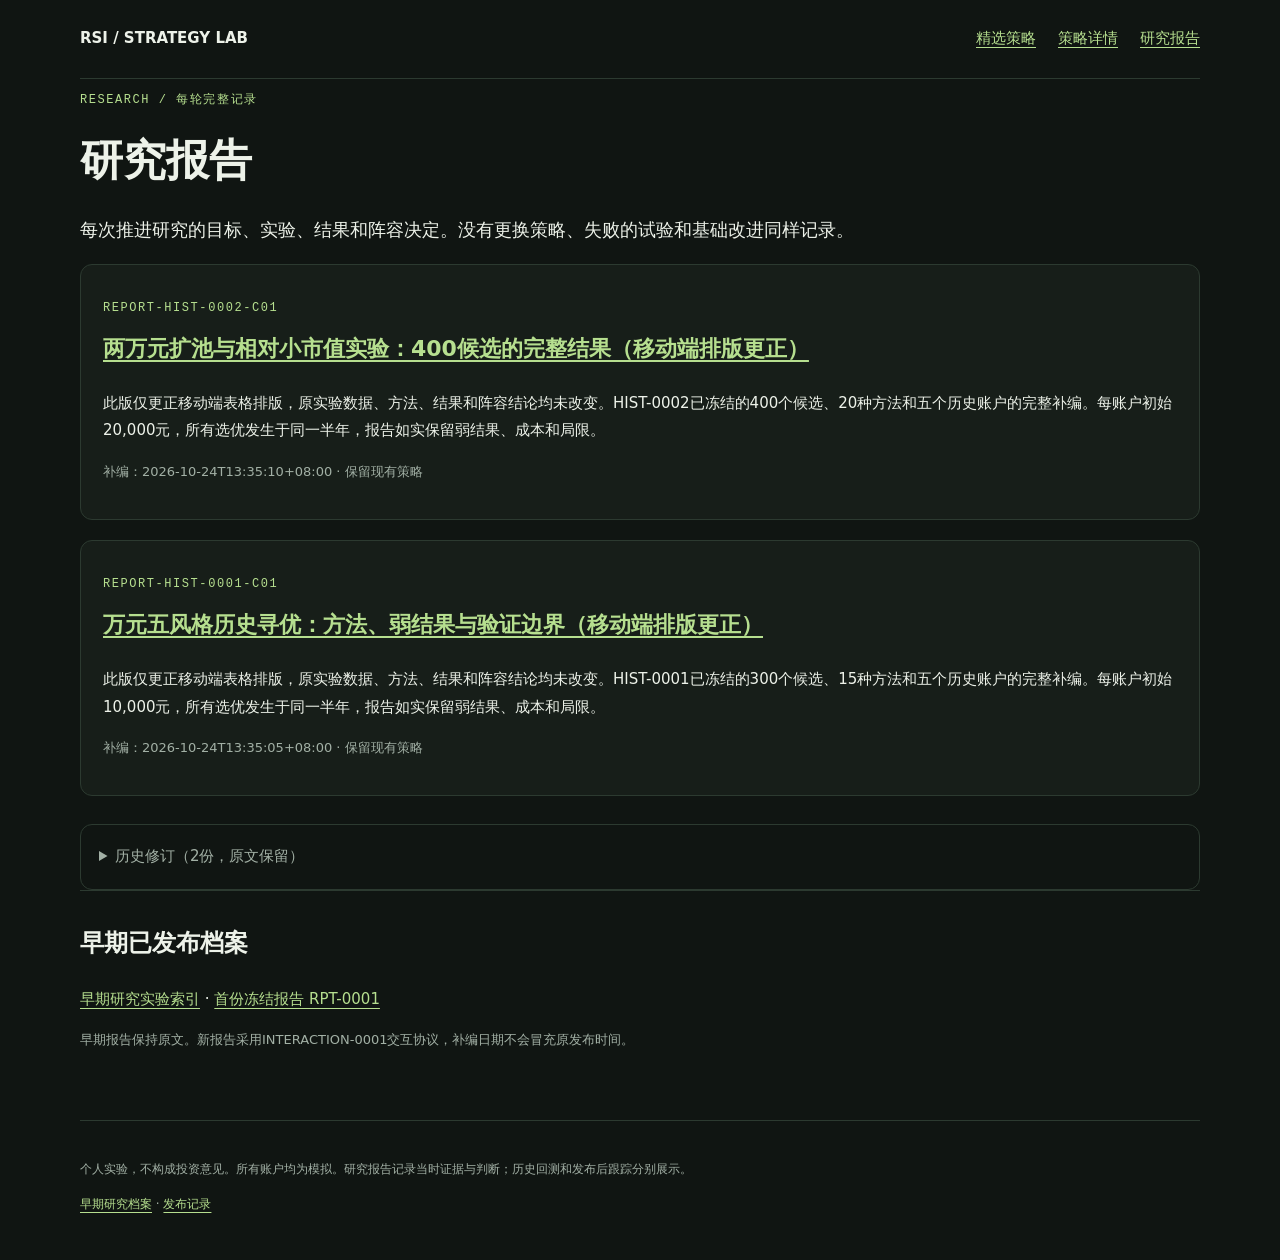
==== research/reports/index.html @ f96b4bf8 "Publish selected strategies and complete historical research reports" ====
<!doctype html><html lang="zh-CN"><head><meta charset="utf-8"><meta name="viewport" content="width=device-width,initial-scale=1"><title>研究报告 · RSI Research</title><style>
:root{color-scheme:dark;--bg:#101512;--panel:#171e19;--text:#edf2e9;--muted:#a2b0a5;--line:#2c3a30;--accent:#b6df8f}
*{box-sizing:border-box}body{margin:0;background:var(--bg);color:var(--text);font:15px/1.85 system-ui,"Microsoft YaHei",sans-serif}a{color:var(--accent);text-underline-offset:4px}header,main,footer{width:min(1120px,calc(100% - 40px));margin:auto}header{padding:25px 0;border-bottom:1px solid var(--line);display:flex;justify-content:space-between;gap:20px;flex-wrap:wrap}nav{display:flex;gap:22px;flex-wrap:wrap}h1{font-size:clamp(28px,5vw,43px);line-height:1.3;margin:24px 0}h2{font-size:24px;margin:0 0 20px}h3{font-size:17px}.eyebrow{color:var(--accent);font:12px/1.5 monospace;letter-spacing:.13em}.meta,.muted{color:var(--muted);font-size:13px}.summary{font-size:18px;max-width:850px}.disclosure{border-left:2px solid #dfc18a;padding:12px 18px;margin:24px 0;color:#dfc18a;background:#171d17}.section{border-top:1px solid var(--line);padding:30px 0;overflow-wrap:anywhere}.toc{background:var(--panel);border:1px solid var(--line);border-radius:13px;padding:20px 24px;margin:32px 0}.toc a{display:inline-block;margin:5px 19px 5px 0}.table-wrap{overflow-x:auto;max-width:100%;border:1px solid var(--line);border-radius:10px;margin:16px 0 24px}table{border-collapse:collapse;width:100%;min-width:600px;font-size:13px}th,td{text-align:left;padding:10px 14px;border-bottom:1px solid var(--line);vertical-align:top}td.compact{white-space:nowrap;overflow-wrap:normal;word-break:normal}td.narrative{min-width:240px;white-space:normal;overflow-wrap:anywhere}th{color:var(--accent);background:var(--panel);white-space:nowrap}tr:last-child td{border:0}.plot{border:1px solid var(--line);border-radius:13px;padding:20px;background:var(--panel)}svg{width:100%;height:auto;display:block}.legend{font-size:12px;color:var(--muted);display:flex;gap:16px;flex-wrap:wrap}.legend span:before{content:"";width:9px;height:9px;display:inline-block;border-radius:50%;background:var(--color);margin-right:6px}.report-list{display:grid;gap:20px}.report-card{border:1px solid var(--line);border-radius:12px;padding:22px;background:var(--panel)}.report-card h2{font-size:22px}.pill{font-size:12px;color:#dfc18a}.revision-archive{margin-top:28px;border:1px solid var(--line);border-radius:12px;padding:18px}.revision-archive>summary{cursor:pointer;color:var(--muted)}.revision-archive .report-list{margin-top:18px}footer{border-top:1px solid var(--line);padding:25px 0 45px;color:var(--muted);font-size:12px;margin-top:25px}@media(max-width:600px){header,main,footer{width:calc(100% - 32px)}header{font-size:13px}nav{gap:15px}.summary{font-size:16px}.section{padding:24px 0}.toc{padding:16px}.plot{padding:12px}h2{font-size:21px}}
</style></head><body><header><strong>RSI / STRATEGY LAB</strong><nav><a href="../../index.html">精选策略</a><a href="../../report.html">策略详情</a><a href="index.html">研究报告</a></nav></header><main><p class="eyebrow">RESEARCH / 每轮完整记录</p><h1>研究报告</h1><p class="summary">每次推进研究的目标、实验、结果和阵容决定。没有更换策略、失败的试验和基础改进同样记录。</p><div class="report-list"><article class="report-card"><p class="eyebrow">REPORT-HIST-0002-C01</p><h2><a href="REPORT-HIST-0002-C01.html">两万元扩池与相对小市值实验：400候选的完整结果（移动端排版更正）</a></h2><p>此版仅更正移动端表格排版，原实验数据、方法、结果和阵容结论均未改变。HIST-0002已冻结的400个候选、20种方法和五个历史账户的完整补编。每账户初始20,000元，所有选优发生于同一半年，报告如实保留弱结果、成本和局限。</p><p class="meta">补编：2026-10-24T13:35:10+08:00 · 保留现有策略</p></article><article class="report-card"><p class="eyebrow">REPORT-HIST-0001-C01</p><h2><a href="REPORT-HIST-0001-C01.html">万元五风格历史寻优：方法、弱结果与验证边界（移动端排版更正）</a></h2><p>此版仅更正移动端表格排版，原实验数据、方法、结果和阵容结论均未改变。HIST-0001已冻结的300个候选、15种方法和五个历史账户的完整补编。每账户初始10,000元，所有选优发生于同一半年，报告如实保留弱结果、成本和局限。</p><p class="meta">补编：2026-10-24T13:35:05+08:00 · 保留现有策略</p></article></div><details class="revision-archive"><summary>历史修订（2份，原文保留）</summary><div class="report-list"><article class="report-card"><p class="eyebrow">REPORT-HIST-0002</p><h2><a href="REPORT-HIST-0002.html">两万元扩池与相对小市值实验：400候选的完整结果</a></h2><p>HIST-0002已冻结的400个候选、20种方法和五个历史账户的完整补编。每账户初始20,000元，所有选优发生于同一半年，报告如实保留弱结果、成本和局限。</p><p class="meta">补编：2026-10-24T13:24:22+08:00 · 保留现有策略</p></article><article class="report-card"><p class="eyebrow">REPORT-HIST-0001</p><h2><a href="REPORT-HIST-0001.html">万元五风格历史寻优：方法、弱结果与验证边界</a></h2><p>HIST-0001已冻结的300个候选、15种方法和五个历史账户的完整补编。每账户初始10,000元，所有选优发生于同一半年，报告如实保留弱结果、成本和局限。</p><p class="meta">补编：2026-10-24T13:24:12+08:00 · 保留现有策略</p></article></div></details><section class="section"><h2>早期已发布档案</h2><p><a href="../index.html">早期研究实验索引</a> · <a href="../../reports/RPT-0001.html">首份冻结报告 RPT-0001</a></p><p class="muted">早期报告保持原文。新报告采用INTERACTION-0001交互协议，补编日期不会冒充原发布时间。</p></section></main><footer><p>个人实验，不构成投资意见。所有账户均为模拟。研究报告记录当时证据与判断；历史回测和发布后跟踪分别展示。</p><a href="../index.html">早期研究档案</a> · <a href="../../publication.json">发布记录</a></footer></body></html>
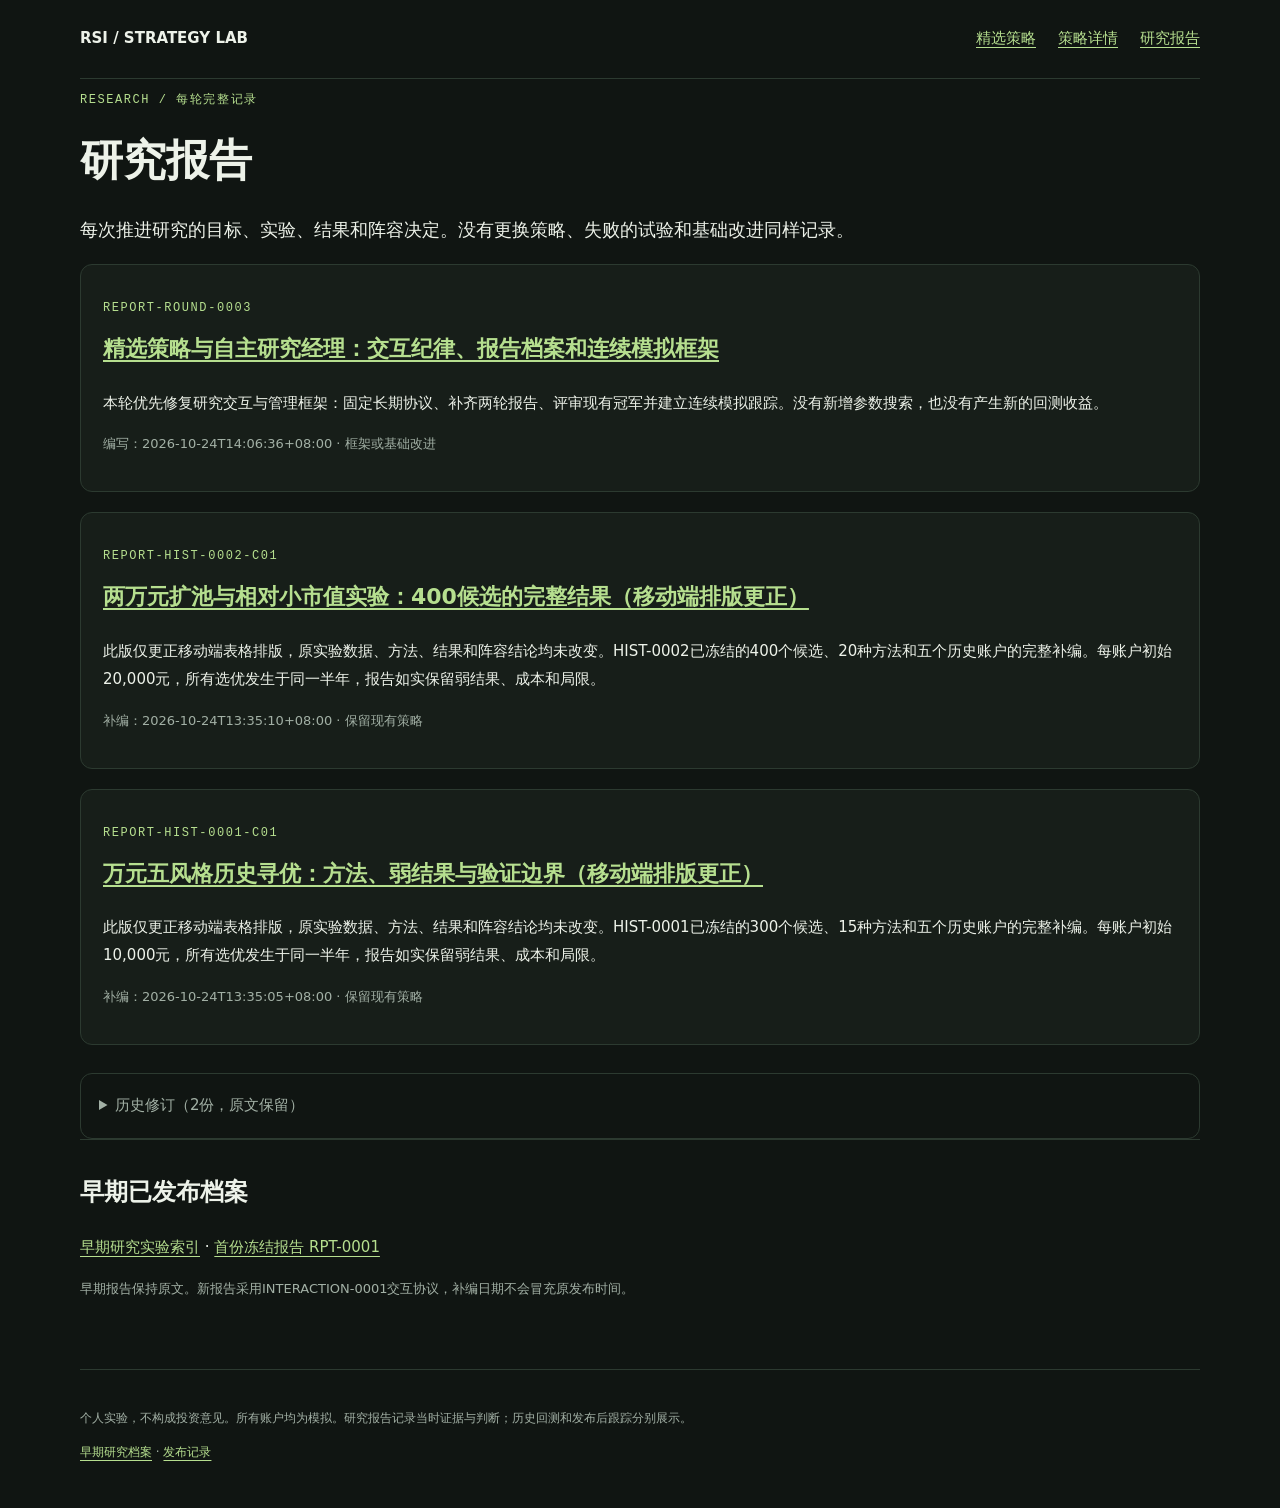
==== commit 9ecde990: "Publish activated simulation status and complete ROUND-0003 report" ====
--- a/research/reports/index.html
+++ b/research/reports/index.html
@@ -1,4 +1,4 @@
 <!doctype html><html lang="zh-CN"><head><meta charset="utf-8"><meta name="viewport" content="width=device-width,initial-scale=1"><title>研究报告 · RSI Research</title><style>
 :root{color-scheme:dark;--bg:#101512;--panel:#171e19;--text:#edf2e9;--muted:#a2b0a5;--line:#2c3a30;--accent:#b6df8f}
 *{box-sizing:border-box}body{margin:0;background:var(--bg);color:var(--text);font:15px/1.85 system-ui,"Microsoft YaHei",sans-serif}a{color:var(--accent);text-underline-offset:4px}header,main,footer{width:min(1120px,calc(100% - 40px));margin:auto}header{padding:25px 0;border-bottom:1px solid var(--line);display:flex;justify-content:space-between;gap:20px;flex-wrap:wrap}nav{display:flex;gap:22px;flex-wrap:wrap}h1{font-size:clamp(28px,5vw,43px);line-height:1.3;margin:24px 0}h2{font-size:24px;margin:0 0 20px}h3{font-size:17px}.eyebrow{color:var(--accent);font:12px/1.5 monospace;letter-spacing:.13em}.meta,.muted{color:var(--muted);font-size:13px}.summary{font-size:18px;max-width:850px}.disclosure{border-left:2px solid #dfc18a;padding:12px 18px;margin:24px 0;color:#dfc18a;background:#171d17}.section{border-top:1px solid var(--line);padding:30px 0;overflow-wrap:anywhere}.toc{background:var(--panel);border:1px solid var(--line);border-radius:13px;padding:20px 24px;margin:32px 0}.toc a{display:inline-block;margin:5px 19px 5px 0}.table-wrap{overflow-x:auto;max-width:100%;border:1px solid var(--line);border-radius:10px;margin:16px 0 24px}table{border-collapse:collapse;width:100%;min-width:600px;font-size:13px}th,td{text-align:left;padding:10px 14px;border-bottom:1px solid var(--line);vertical-align:top}td.compact{white-space:nowrap;overflow-wrap:normal;word-break:normal}td.narrative{min-width:240px;white-space:normal;overflow-wrap:anywhere}th{color:var(--accent);background:var(--panel);white-space:nowrap}tr:last-child td{border:0}.plot{border:1px solid var(--line);border-radius:13px;padding:20px;background:var(--panel)}svg{width:100%;height:auto;display:block}.legend{font-size:12px;color:var(--muted);display:flex;gap:16px;flex-wrap:wrap}.legend span:before{content:"";width:9px;height:9px;display:inline-block;border-radius:50%;background:var(--color);margin-right:6px}.report-list{display:grid;gap:20px}.report-card{border:1px solid var(--line);border-radius:12px;padding:22px;background:var(--panel)}.report-card h2{font-size:22px}.pill{font-size:12px;color:#dfc18a}.revision-archive{margin-top:28px;border:1px solid var(--line);border-radius:12px;padding:18px}.revision-archive>summary{cursor:pointer;color:var(--muted)}.revision-archive .report-list{margin-top:18px}footer{border-top:1px solid var(--line);padding:25px 0 45px;color:var(--muted);font-size:12px;margin-top:25px}@media(max-width:600px){header,main,footer{width:calc(100% - 32px)}header{font-size:13px}nav{gap:15px}.summary{font-size:16px}.section{padding:24px 0}.toc{padding:16px}.plot{padding:12px}h2{font-size:21px}}
-</style></head><body><header><strong>RSI / STRATEGY LAB</strong><nav><a href="../../index.html">精选策略</a><a href="../../report.html">策略详情</a><a href="index.html">研究报告</a></nav></header><main><p class="eyebrow">RESEARCH / 每轮完整记录</p><h1>研究报告</h1><p class="summary">每次推进研究的目标、实验、结果和阵容决定。没有更换策略、失败的试验和基础改进同样记录。</p><div class="report-list"><article class="report-card"><p class="eyebrow">REPORT-HIST-0002-C01</p><h2><a href="REPORT-HIST-0002-C01.html">两万元扩池与相对小市值实验：400候选的完整结果（移动端排版更正）</a></h2><p>此版仅更正移动端表格排版，原实验数据、方法、结果和阵容结论均未改变。HIST-0002已冻结的400个候选、20种方法和五个历史账户的完整补编。每账户初始20,000元，所有选优发生于同一半年，报告如实保留弱结果、成本和局限。</p><p class="meta">补编：2026-10-24T13:35:10+08:00 · 保留现有策略</p></article><article class="report-card"><p class="eyebrow">REPORT-HIST-0001-C01</p><h2><a href="REPORT-HIST-0001-C01.html">万元五风格历史寻优：方法、弱结果与验证边界（移动端排版更正）</a></h2><p>此版仅更正移动端表格排版，原实验数据、方法、结果和阵容结论均未改变。HIST-0001已冻结的300个候选、15种方法和五个历史账户的完整补编。每账户初始10,000元，所有选优发生于同一半年，报告如实保留弱结果、成本和局限。</p><p class="meta">补编：2026-10-24T13:35:05+08:00 · 保留现有策略</p></article></div><details class="revision-archive"><summary>历史修订（2份，原文保留）</summary><div class="report-list"><article class="report-card"><p class="eyebrow">REPORT-HIST-0002</p><h2><a href="REPORT-HIST-0002.html">两万元扩池与相对小市值实验：400候选的完整结果</a></h2><p>HIST-0002已冻结的400个候选、20种方法和五个历史账户的完整补编。每账户初始20,000元，所有选优发生于同一半年，报告如实保留弱结果、成本和局限。</p><p class="meta">补编：2026-10-24T13:24:22+08:00 · 保留现有策略</p></article><article class="report-card"><p class="eyebrow">REPORT-HIST-0001</p><h2><a href="REPORT-HIST-0001.html">万元五风格历史寻优：方法、弱结果与验证边界</a></h2><p>HIST-0001已冻结的300个候选、15种方法和五个历史账户的完整补编。每账户初始10,000元，所有选优发生于同一半年，报告如实保留弱结果、成本和局限。</p><p class="meta">补编：2026-10-24T13:24:12+08:00 · 保留现有策略</p></article></div></details><section class="section"><h2>早期已发布档案</h2><p><a href="../index.html">早期研究实验索引</a> · <a href="../../reports/RPT-0001.html">首份冻结报告 RPT-0001</a></p><p class="muted">早期报告保持原文。新报告采用INTERACTION-0001交互协议，补编日期不会冒充原发布时间。</p></section></main><footer><p>个人实验，不构成投资意见。所有账户均为模拟。研究报告记录当时证据与判断；历史回测和发布后跟踪分别展示。</p><a href="../index.html">早期研究档案</a> · <a href="../../publication.json">发布记录</a></footer></body></html>
+</style></head><body><header><strong>RSI / STRATEGY LAB</strong><nav><a href="../../index.html">精选策略</a><a href="../../report.html">策略详情</a><a href="index.html">研究报告</a></nav></header><main><p class="eyebrow">RESEARCH / 每轮完整记录</p><h1>研究报告</h1><p class="summary">每次推进研究的目标、实验、结果和阵容决定。没有更换策略、失败的试验和基础改进同样记录。</p><div class="report-list"><article class="report-card"><p class="eyebrow">REPORT-ROUND-0003</p><h2><a href="REPORT-ROUND-0003.html">精选策略与自主研究经理：交互纪律、报告档案和连续模拟框架</a></h2><p>本轮优先修复研究交互与管理框架：固定长期协议、补齐两轮报告、评审现有冠军并建立连续模拟跟踪。没有新增参数搜索，也没有产生新的回测收益。</p><p class="meta">编写：2026-10-24T14:06:36+08:00 · 框架或基础改进</p></article><article class="report-card"><p class="eyebrow">REPORT-HIST-0002-C01</p><h2><a href="REPORT-HIST-0002-C01.html">两万元扩池与相对小市值实验：400候选的完整结果（移动端排版更正）</a></h2><p>此版仅更正移动端表格排版，原实验数据、方法、结果和阵容结论均未改变。HIST-0002已冻结的400个候选、20种方法和五个历史账户的完整补编。每账户初始20,000元，所有选优发生于同一半年，报告如实保留弱结果、成本和局限。</p><p class="meta">补编：2026-10-24T13:35:10+08:00 · 保留现有策略</p></article><article class="report-card"><p class="eyebrow">REPORT-HIST-0001-C01</p><h2><a href="REPORT-HIST-0001-C01.html">万元五风格历史寻优：方法、弱结果与验证边界（移动端排版更正）</a></h2><p>此版仅更正移动端表格排版，原实验数据、方法、结果和阵容结论均未改变。HIST-0001已冻结的300个候选、15种方法和五个历史账户的完整补编。每账户初始10,000元，所有选优发生于同一半年，报告如实保留弱结果、成本和局限。</p><p class="meta">补编：2026-10-24T13:35:05+08:00 · 保留现有策略</p></article></div><details class="revision-archive"><summary>历史修订（2份，原文保留）</summary><div class="report-list"><article class="report-card"><p class="eyebrow">REPORT-HIST-0002</p><h2><a href="REPORT-HIST-0002.html">两万元扩池与相对小市值实验：400候选的完整结果</a></h2><p>HIST-0002已冻结的400个候选、20种方法和五个历史账户的完整补编。每账户初始20,000元，所有选优发生于同一半年，报告如实保留弱结果、成本和局限。</p><p class="meta">补编：2026-10-24T13:24:22+08:00 · 保留现有策略</p></article><article class="report-card"><p class="eyebrow">REPORT-HIST-0001</p><h2><a href="REPORT-HIST-0001.html">万元五风格历史寻优：方法、弱结果与验证边界</a></h2><p>HIST-0001已冻结的300个候选、15种方法和五个历史账户的完整补编。每账户初始10,000元，所有选优发生于同一半年，报告如实保留弱结果、成本和局限。</p><p class="meta">补编：2026-10-24T13:24:12+08:00 · 保留现有策略</p></article></div></details><section class="section"><h2>早期已发布档案</h2><p><a href="../index.html">早期研究实验索引</a> · <a href="../../reports/RPT-0001.html">首份冻结报告 RPT-0001</a></p><p class="muted">早期报告保持原文。新报告采用INTERACTION-0001交互协议，补编日期不会冒充原发布时间。</p></section></main><footer><p>个人实验，不构成投资意见。所有账户均为模拟。研究报告记录当时证据与判断；历史回测和发布后跟踪分别展示。</p><a href="../index.html">早期研究档案</a> · <a href="../../publication.json">发布记录</a></footer></body></html>
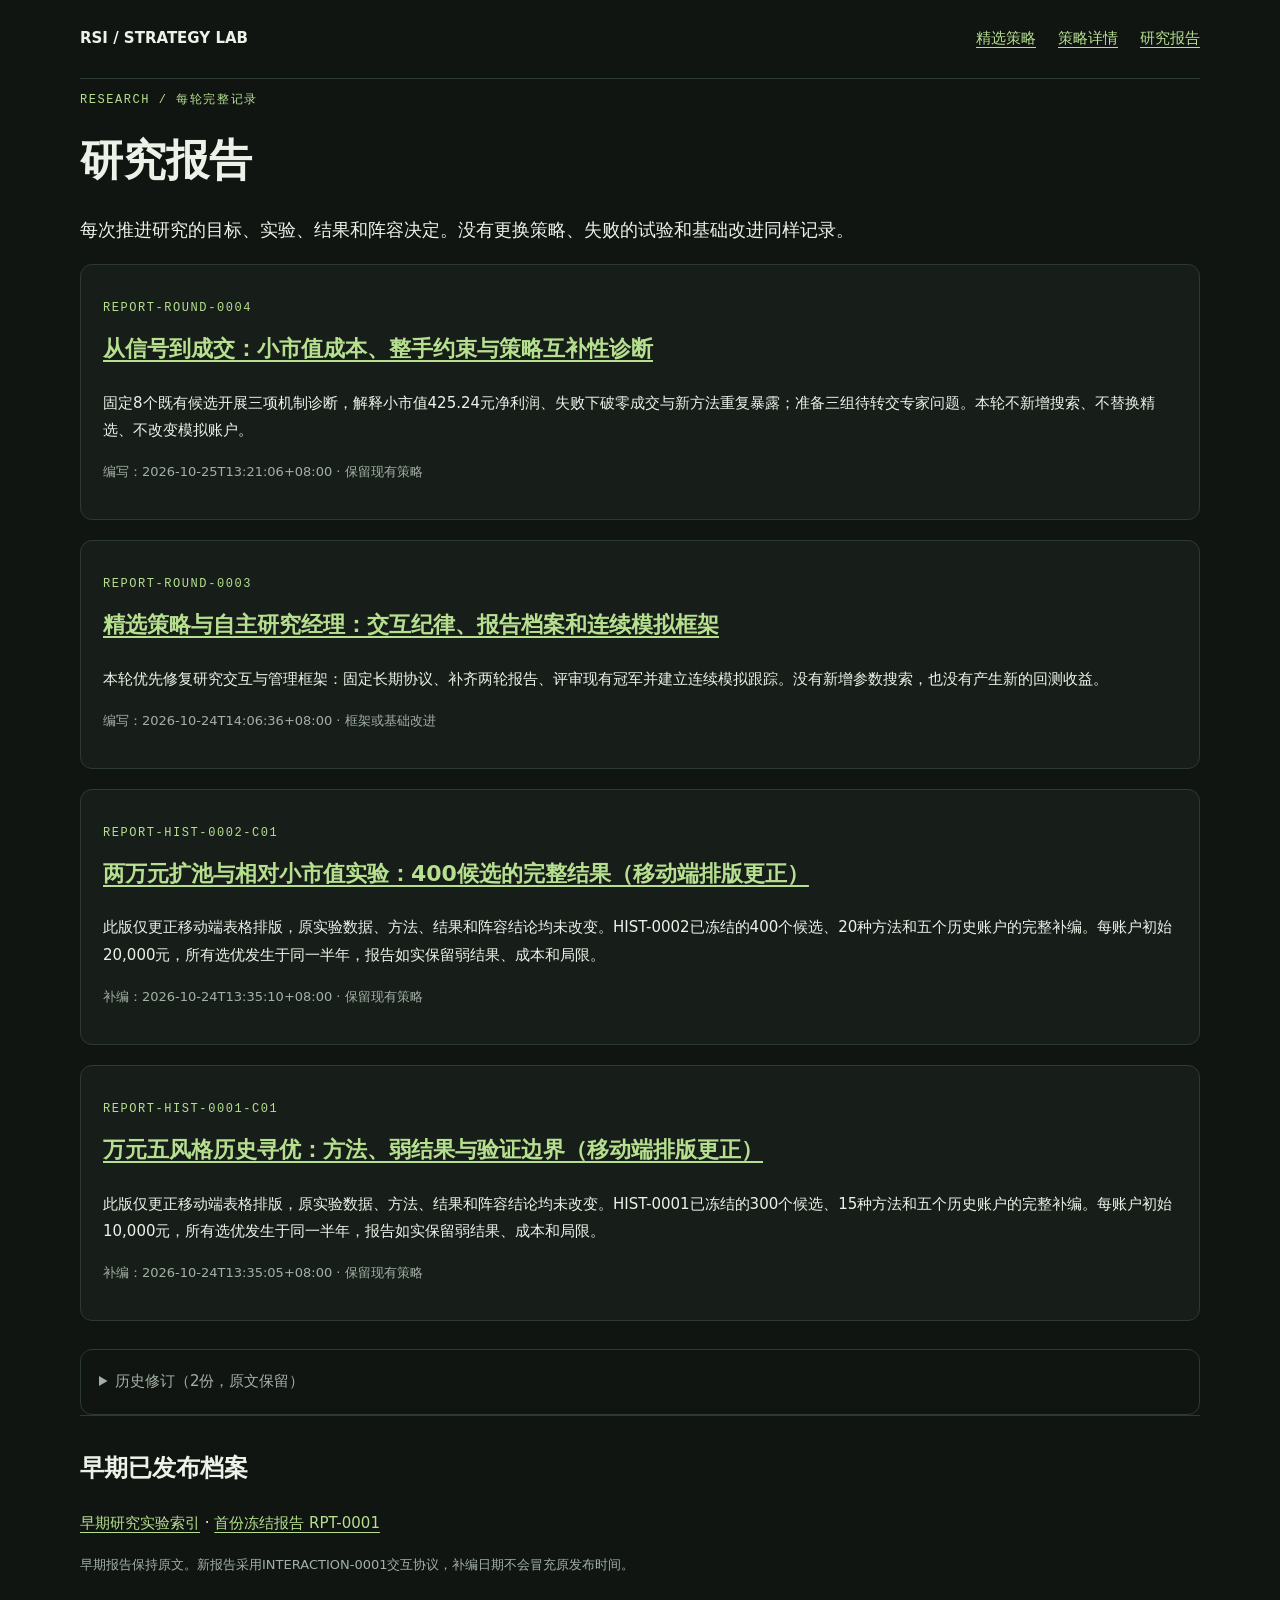
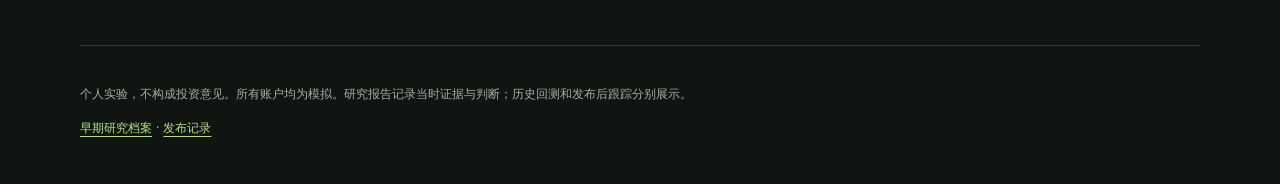
==== commit 293d9e5e: "Publish ROUND-0004 mechanism diagnostics and expert consultation status" ====
--- a/research/reports/index.html
+++ b/research/reports/index.html
@@ -1,4 +1,4 @@
 <!doctype html><html lang="zh-CN"><head><meta charset="utf-8"><meta name="viewport" content="width=device-width,initial-scale=1"><title>研究报告 · RSI Research</title><style>
 :root{color-scheme:dark;--bg:#101512;--panel:#171e19;--text:#edf2e9;--muted:#a2b0a5;--line:#2c3a30;--accent:#b6df8f}
 *{box-sizing:border-box}body{margin:0;background:var(--bg);color:var(--text);font:15px/1.85 system-ui,"Microsoft YaHei",sans-serif}a{color:var(--accent);text-underline-offset:4px}header,main,footer{width:min(1120px,calc(100% - 40px));margin:auto}header{padding:25px 0;border-bottom:1px solid var(--line);display:flex;justify-content:space-between;gap:20px;flex-wrap:wrap}nav{display:flex;gap:22px;flex-wrap:wrap}h1{font-size:clamp(28px,5vw,43px);line-height:1.3;margin:24px 0}h2{font-size:24px;margin:0 0 20px}h3{font-size:17px}.eyebrow{color:var(--accent);font:12px/1.5 monospace;letter-spacing:.13em}.meta,.muted{color:var(--muted);font-size:13px}.summary{font-size:18px;max-width:850px}.disclosure{border-left:2px solid #dfc18a;padding:12px 18px;margin:24px 0;color:#dfc18a;background:#171d17}.section{border-top:1px solid var(--line);padding:30px 0;overflow-wrap:anywhere}.toc{background:var(--panel);border:1px solid var(--line);border-radius:13px;padding:20px 24px;margin:32px 0}.toc a{display:inline-block;margin:5px 19px 5px 0}.table-wrap{overflow-x:auto;max-width:100%;border:1px solid var(--line);border-radius:10px;margin:16px 0 24px}table{border-collapse:collapse;width:100%;min-width:600px;font-size:13px}th,td{text-align:left;padding:10px 14px;border-bottom:1px solid var(--line);vertical-align:top}td.compact{white-space:nowrap;overflow-wrap:normal;word-break:normal}td.narrative{min-width:240px;white-space:normal;overflow-wrap:anywhere}th{color:var(--accent);background:var(--panel);white-space:nowrap}tr:last-child td{border:0}.plot{border:1px solid var(--line);border-radius:13px;padding:20px;background:var(--panel)}svg{width:100%;height:auto;display:block}.legend{font-size:12px;color:var(--muted);display:flex;gap:16px;flex-wrap:wrap}.legend span:before{content:"";width:9px;height:9px;display:inline-block;border-radius:50%;background:var(--color);margin-right:6px}.report-list{display:grid;gap:20px}.report-card{border:1px solid var(--line);border-radius:12px;padding:22px;background:var(--panel)}.report-card h2{font-size:22px}.pill{font-size:12px;color:#dfc18a}.revision-archive{margin-top:28px;border:1px solid var(--line);border-radius:12px;padding:18px}.revision-archive>summary{cursor:pointer;color:var(--muted)}.revision-archive .report-list{margin-top:18px}footer{border-top:1px solid var(--line);padding:25px 0 45px;color:var(--muted);font-size:12px;margin-top:25px}@media(max-width:600px){header,main,footer{width:calc(100% - 32px)}header{font-size:13px}nav{gap:15px}.summary{font-size:16px}.section{padding:24px 0}.toc{padding:16px}.plot{padding:12px}h2{font-size:21px}}
-</style></head><body><header><strong>RSI / STRATEGY LAB</strong><nav><a href="../../index.html">精选策略</a><a href="../../report.html">策略详情</a><a href="index.html">研究报告</a></nav></header><main><p class="eyebrow">RESEARCH / 每轮完整记录</p><h1>研究报告</h1><p class="summary">每次推进研究的目标、实验、结果和阵容决定。没有更换策略、失败的试验和基础改进同样记录。</p><div class="report-list"><article class="report-card"><p class="eyebrow">REPORT-ROUND-0003</p><h2><a href="REPORT-ROUND-0003.html">精选策略与自主研究经理：交互纪律、报告档案和连续模拟框架</a></h2><p>本轮优先修复研究交互与管理框架：固定长期协议、补齐两轮报告、评审现有冠军并建立连续模拟跟踪。没有新增参数搜索，也没有产生新的回测收益。</p><p class="meta">编写：2026-10-24T14:06:36+08:00 · 框架或基础改进</p></article><article class="report-card"><p class="eyebrow">REPORT-HIST-0002-C01</p><h2><a href="REPORT-HIST-0002-C01.html">两万元扩池与相对小市值实验：400候选的完整结果（移动端排版更正）</a></h2><p>此版仅更正移动端表格排版，原实验数据、方法、结果和阵容结论均未改变。HIST-0002已冻结的400个候选、20种方法和五个历史账户的完整补编。每账户初始20,000元，所有选优发生于同一半年，报告如实保留弱结果、成本和局限。</p><p class="meta">补编：2026-10-24T13:35:10+08:00 · 保留现有策略</p></article><article class="report-card"><p class="eyebrow">REPORT-HIST-0001-C01</p><h2><a href="REPORT-HIST-0001-C01.html">万元五风格历史寻优：方法、弱结果与验证边界（移动端排版更正）</a></h2><p>此版仅更正移动端表格排版，原实验数据、方法、结果和阵容结论均未改变。HIST-0001已冻结的300个候选、15种方法和五个历史账户的完整补编。每账户初始10,000元，所有选优发生于同一半年，报告如实保留弱结果、成本和局限。</p><p class="meta">补编：2026-10-24T13:35:05+08:00 · 保留现有策略</p></article></div><details class="revision-archive"><summary>历史修订（2份，原文保留）</summary><div class="report-list"><article class="report-card"><p class="eyebrow">REPORT-HIST-0002</p><h2><a href="REPORT-HIST-0002.html">两万元扩池与相对小市值实验：400候选的完整结果</a></h2><p>HIST-0002已冻结的400个候选、20种方法和五个历史账户的完整补编。每账户初始20,000元，所有选优发生于同一半年，报告如实保留弱结果、成本和局限。</p><p class="meta">补编：2026-10-24T13:24:22+08:00 · 保留现有策略</p></article><article class="report-card"><p class="eyebrow">REPORT-HIST-0001</p><h2><a href="REPORT-HIST-0001.html">万元五风格历史寻优：方法、弱结果与验证边界</a></h2><p>HIST-0001已冻结的300个候选、15种方法和五个历史账户的完整补编。每账户初始10,000元，所有选优发生于同一半年，报告如实保留弱结果、成本和局限。</p><p class="meta">补编：2026-10-24T13:24:12+08:00 · 保留现有策略</p></article></div></details><section class="section"><h2>早期已发布档案</h2><p><a href="../index.html">早期研究实验索引</a> · <a href="../../reports/RPT-0001.html">首份冻结报告 RPT-0001</a></p><p class="muted">早期报告保持原文。新报告采用INTERACTION-0001交互协议，补编日期不会冒充原发布时间。</p></section></main><footer><p>个人实验，不构成投资意见。所有账户均为模拟。研究报告记录当时证据与判断；历史回测和发布后跟踪分别展示。</p><a href="../index.html">早期研究档案</a> · <a href="../../publication.json">发布记录</a></footer></body></html>
+</style></head><body><header><strong>RSI / STRATEGY LAB</strong><nav><a href="../../index.html">精选策略</a><a href="../../report.html">策略详情</a><a href="index.html">研究报告</a></nav></header><main><p class="eyebrow">RESEARCH / 每轮完整记录</p><h1>研究报告</h1><p class="summary">每次推进研究的目标、实验、结果和阵容决定。没有更换策略、失败的试验和基础改进同样记录。</p><div class="report-list"><article class="report-card"><p class="eyebrow">REPORT-ROUND-0004</p><h2><a href="REPORT-ROUND-0004.html">从信号到成交：小市值成本、整手约束与策略互补性诊断</a></h2><p>固定8个既有候选开展三项机制诊断，解释小市值425.24元净利润、失败下破零成交与新方法重复暴露；准备三组待转交专家问题。本轮不新增搜索、不替换精选、不改变模拟账户。</p><p class="meta">编写：2026-10-25T13:21:06+08:00 · 保留现有策略</p></article><article class="report-card"><p class="eyebrow">REPORT-ROUND-0003</p><h2><a href="REPORT-ROUND-0003.html">精选策略与自主研究经理：交互纪律、报告档案和连续模拟框架</a></h2><p>本轮优先修复研究交互与管理框架：固定长期协议、补齐两轮报告、评审现有冠军并建立连续模拟跟踪。没有新增参数搜索，也没有产生新的回测收益。</p><p class="meta">编写：2026-10-24T14:06:36+08:00 · 框架或基础改进</p></article><article class="report-card"><p class="eyebrow">REPORT-HIST-0002-C01</p><h2><a href="REPORT-HIST-0002-C01.html">两万元扩池与相对小市值实验：400候选的完整结果（移动端排版更正）</a></h2><p>此版仅更正移动端表格排版，原实验数据、方法、结果和阵容结论均未改变。HIST-0002已冻结的400个候选、20种方法和五个历史账户的完整补编。每账户初始20,000元，所有选优发生于同一半年，报告如实保留弱结果、成本和局限。</p><p class="meta">补编：2026-10-24T13:35:10+08:00 · 保留现有策略</p></article><article class="report-card"><p class="eyebrow">REPORT-HIST-0001-C01</p><h2><a href="REPORT-HIST-0001-C01.html">万元五风格历史寻优：方法、弱结果与验证边界（移动端排版更正）</a></h2><p>此版仅更正移动端表格排版，原实验数据、方法、结果和阵容结论均未改变。HIST-0001已冻结的300个候选、15种方法和五个历史账户的完整补编。每账户初始10,000元，所有选优发生于同一半年，报告如实保留弱结果、成本和局限。</p><p class="meta">补编：2026-10-24T13:35:05+08:00 · 保留现有策略</p></article></div><details class="revision-archive"><summary>历史修订（2份，原文保留）</summary><div class="report-list"><article class="report-card"><p class="eyebrow">REPORT-HIST-0002</p><h2><a href="REPORT-HIST-0002.html">两万元扩池与相对小市值实验：400候选的完整结果</a></h2><p>HIST-0002已冻结的400个候选、20种方法和五个历史账户的完整补编。每账户初始20,000元，所有选优发生于同一半年，报告如实保留弱结果、成本和局限。</p><p class="meta">补编：2026-10-24T13:24:22+08:00 · 保留现有策略</p></article><article class="report-card"><p class="eyebrow">REPORT-HIST-0001</p><h2><a href="REPORT-HIST-0001.html">万元五风格历史寻优：方法、弱结果与验证边界</a></h2><p>HIST-0001已冻结的300个候选、15种方法和五个历史账户的完整补编。每账户初始10,000元，所有选优发生于同一半年，报告如实保留弱结果、成本和局限。</p><p class="meta">补编：2026-10-24T13:24:12+08:00 · 保留现有策略</p></article></div></details><section class="section"><h2>早期已发布档案</h2><p><a href="../index.html">早期研究实验索引</a> · <a href="../../reports/RPT-0001.html">首份冻结报告 RPT-0001</a></p><p class="muted">早期报告保持原文。新报告采用INTERACTION-0001交互协议，补编日期不会冒充原发布时间。</p></section></main><footer><p>个人实验，不构成投资意见。所有账户均为模拟。研究报告记录当时证据与判断；历史回测和发布后跟踪分别展示。</p><a href="../index.html">早期研究档案</a> · <a href="../../publication.json">发布记录</a></footer></body></html>
